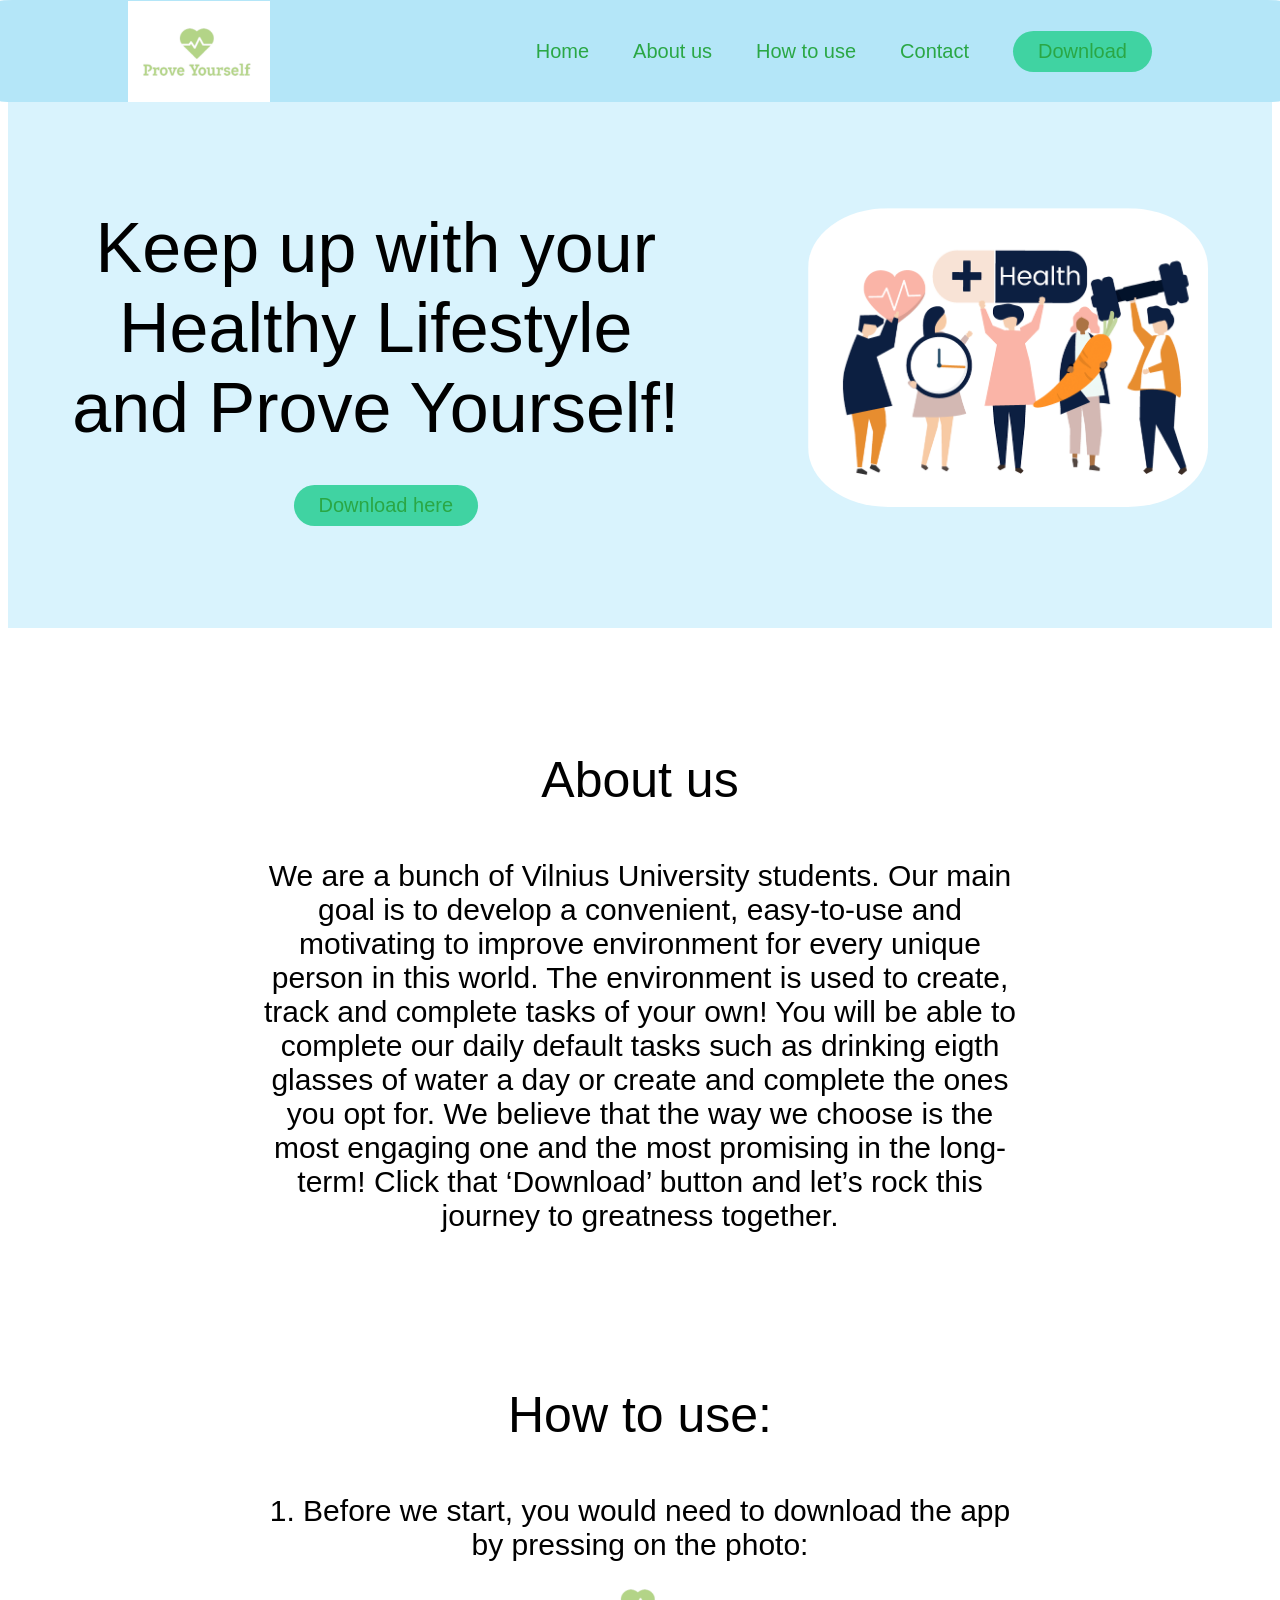
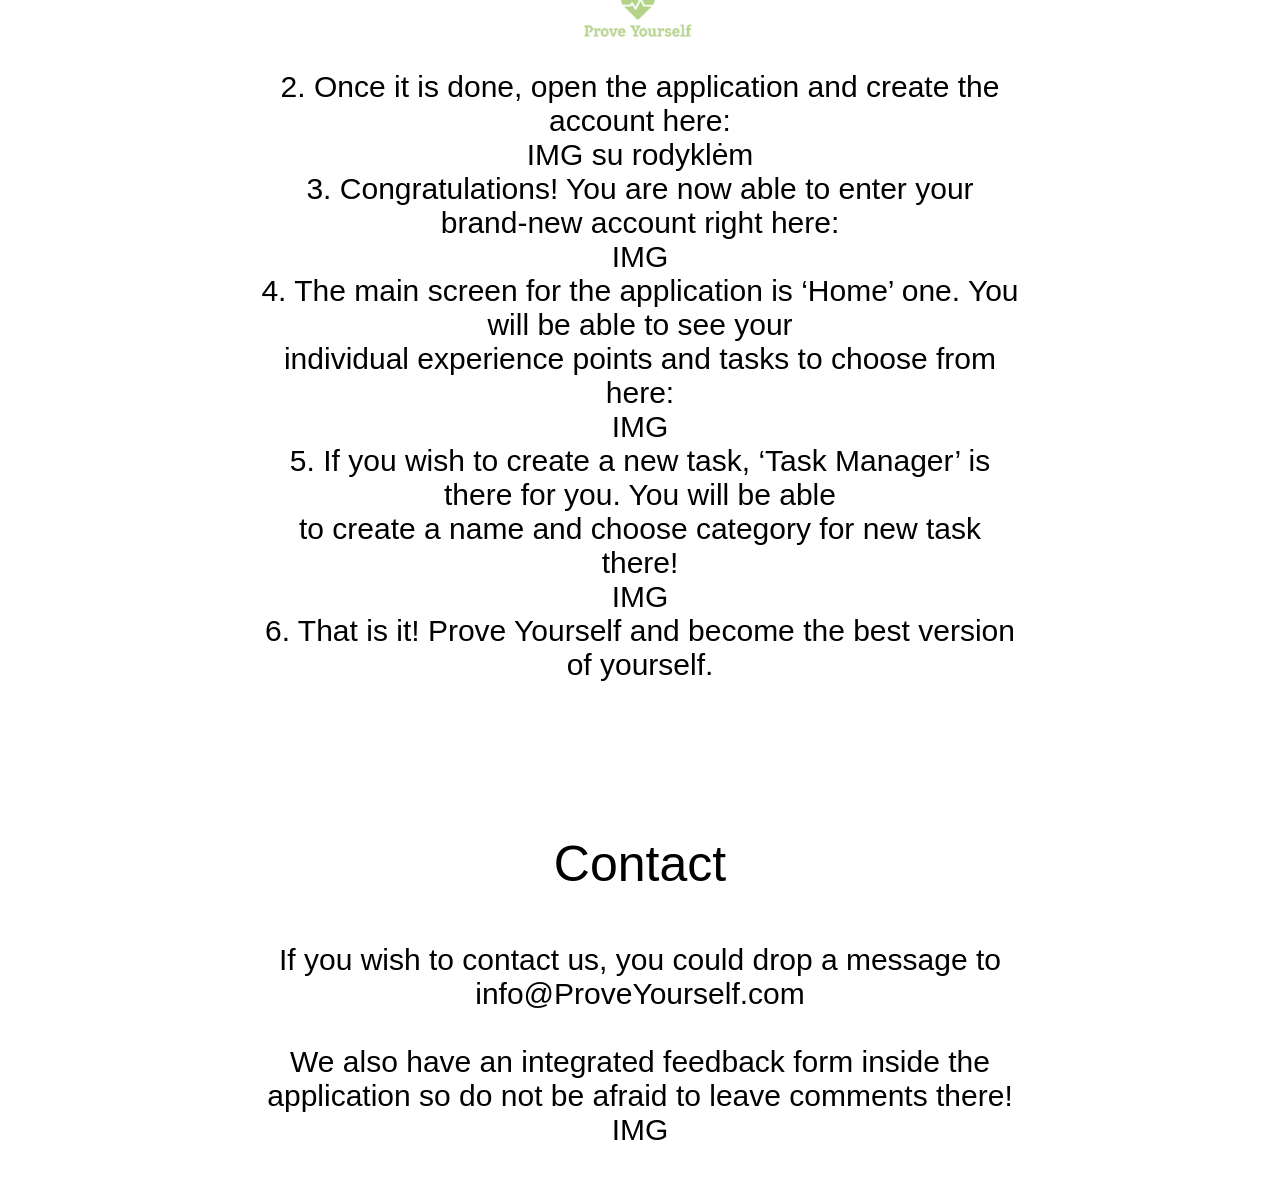
==== index.html @ 73951d82 "kad normaliai rodytu is folderio tsg isemiau" ====
<!DOCTYPE html>
<html lang="en">
<head>
    <meta charset="UTF-8">
    <meta http-equiv="X-UA-Compatible" content="IE=edge">
    <meta name="viewport" content="width=device-width, initial-scale=1.0">
    <title>Prove Yourself</title>
    <link rel="stylesheet" href="styles.css">
</head>
<body>
    <a name="home"></a>
    <div class="grid-container">
        <div class="item1">
            <img src="logo.png" alt="logo" class="logo">
            <ul class="nav__links">
                <li><a href="#home">Home</a></li>
                <li><a href="#about-us">About us</a></li>
                <li><a href="#how-to-use">How to use</a></li>
                <li><a href="#contact">Contact</a></li>
                <a href="https://apps.apple.com/us/app/spotify-new-music-and-podcasts/id324684580?itsct=apps_box_link&itscg=30200" class="cta"><button>Download</button></a>
            </ul>
        </div>
        <div class="item2">
            Keep up with your<br>
            Healthy Lifestyle<br>
            and Prove Yourself!<br>
            <a href="https://apps.apple.com/us/app/spotify-new-music-and-podcasts/id324684580?itsct=apps_box_link&itscg=30200"><button>Download here</button></a> 
        </div>
        <div class="item3">
            <img src="health.png" class="health">
        </div>
    </div>
    <a name="about-us"><br></a>

    <div class="main-info">
        <p class="second-header">About us</p>
        <p class="text">We are a bunch of Vilnius University students. Our main goal is to develop a 
            convenient, easy-to-use and motivating to improve environment for every unique 
            person in this world. The environment is used to create, track and complete tasks of
            your own! You will be able to complete our daily default tasks such as drinking eigth
            glasses of water a day or create and complete the ones you opt for. We believe that
            the way we choose is the most engaging one and the most promising in the long-
            term! Click that ‘Download’ button and let’s rock this journey to greatness together.</p>
    </div>
    <a name="how-to-use"><br></a>
    <div class="main-info">
        <p class="second-header">How to use:</p>
        <p class="text">
            1. Before we start, you would need to download the app by pressing on the photo:<br>
            <a href="https://apps.apple.com/us/app/spotify-new-music-and-podcasts/id324684580?itsct=apps_box_link&itscg=30200">
            <img src="logo.png" alt="logo" class="logo"><br></a>
            2. Once it is done, open the application and create the account here:<br>
            IMG su rodyklėm<br>
            3. Congratulations! You are now able to enter your brand-new account right here:<br>
            IMG<br>
            4. The main screen for the application is ‘Home’ one. You will be able to see your<br> 
            individual experience points and tasks to choose from here:<br>
            IMG<br>
            5. If you wish to create a new task, ‘Task Manager’ is there for you. You will be able<br> 
            to create a name and choose category for new task there!<br>
            IMG<br>
            6. That is it! Prove Yourself and become the best version of yourself.<br>
        </p>
    </div>
    <div class="main-info">
        <a name="contact"><br></a>
        <p class="second-header">Contact</p>
        <p class="text">
            If you wish to contact us, you could drop a message to info@ProveYourself.com<br><br>
            We also have an integrated feedback form inside the application so do not be afraid
            to leave comments there!<br>
            IMG
        </p>
    </div>
    

    </body>
</html>
---- styles.css ----
.item1 { 
    grid-area: header;
    display: flex;
    justify-content: flex-end;
    align-items: center;
    padding: 1px 10%;
    border-radius: 1%; 
    position: fixed;
    top: 0;
    z-index: 1000;
    max-width: 3000px;
    left: 0;
    right: 0;
    margin: 0 auto;
    background-color: #b4e6f8;
    height: 100px;
}
.item2 { 
    grid-area: slogan; 
    text-align: center;
    font-size: 70px ;
    background-color: #D9F3FD;
    padding-top: 200px;
    padding-bottom: 100px;
    font-family: sans-serif;
}
.item3 { 
    grid-area: picture; 
    padding-top: 200px;
    padding-bottom: 100px;
    text-align: center;
    background-color: #D9F3FD;
}
.logo {
    height: 101px;
}
.second-header {
    padding-top: 50px;
    font-size: 50px;
    font-family: sans-serif;
    text-align: center;
}
.main-info {
    text-align: center;
}
.text {
    font-size: 30px;
    padding: 0 20% 0 20%;
    text-align: center;
    font-family:'Franklin Gothic Medium', 'Arial Narrow', Arial, sans-serif;
}
.second-header {
    font-family: 'Franklin Gothic Medium', 'Arial Narrow', Arial, sans-serif;
}


@media screen and (min-width: 1024px) {
    .grid-container {
        display: grid;
        grid-template-areas: 
        'header header header header'
        'slogan slogan picture picture';
    }    
}

.health {
    border-radius: 20%;
    width: 400px;
} 

button {
    padding: 9px 25px;
    background-color: rgb(64, 211, 162);
    border: none;
    border-radius: 50px;
    cursor: pointer;
    transition: all 0.3s ease 0s;
    margin-left: 20px;
}

button:hover {
    background-color: rgba(109, 175, 114, 0.8);
}

.logo {
    cursor: pointer;
    margin-right: auto;
}

li, a, button {
    font-family: sans-serif;
    font-weight: 500;
    font-size: 20px;
    color: #2aa745;
    text-decoration: none;
}

.nav__links {
    list-style: none;
}

.nav__links li {
    display: inline-block;
    padding: 0px 20px;
}

.nav__links li a {
    transition: all 0.3s ease 0s;
}

.nav__links li a:hover {
    color: #0088a9;
}

@media screen and (min-width: 768px) and (max-width: 1023px) {
    .grid-container {
        display: grid;
        grid-template-areas: 
        'header'
        'slogan'
        'picture';
    }
    .item1 {
        padding: 0px 0%;
    }
    .item2 {
        font-size: 55px; 
        padding-top: 50px;
        padding-bottom: 50px;   
    }
    .item3 {
        padding-top: 50px;
        padding-bottom: 50px; 
    }
    .nav__links li {
        display: inline-block;
        padding: 0px 14px;
    }
    button {
        margin-left: 12px;
    }
}

@media screen and (max-width: 767px) {
    .grid-container {
        display: grid;
        grid-template-areas: 
        'header'
        'slogan'
        'picture';
    }
    .item1 {
        padding: 0px 0%;
        
    }
    .item2 {
        font-size: 55px;   
        padding-top: 50px;
        padding-bottom: 50px;    
    }
    .item3 {
        padding-top: 40px;
        padding-bottom: 50px; 
    }
    .nav__links li {
        display: inline-block;
        padding: 0px 5px;
    }
    button {
        margin-left: 3px;
    }
}
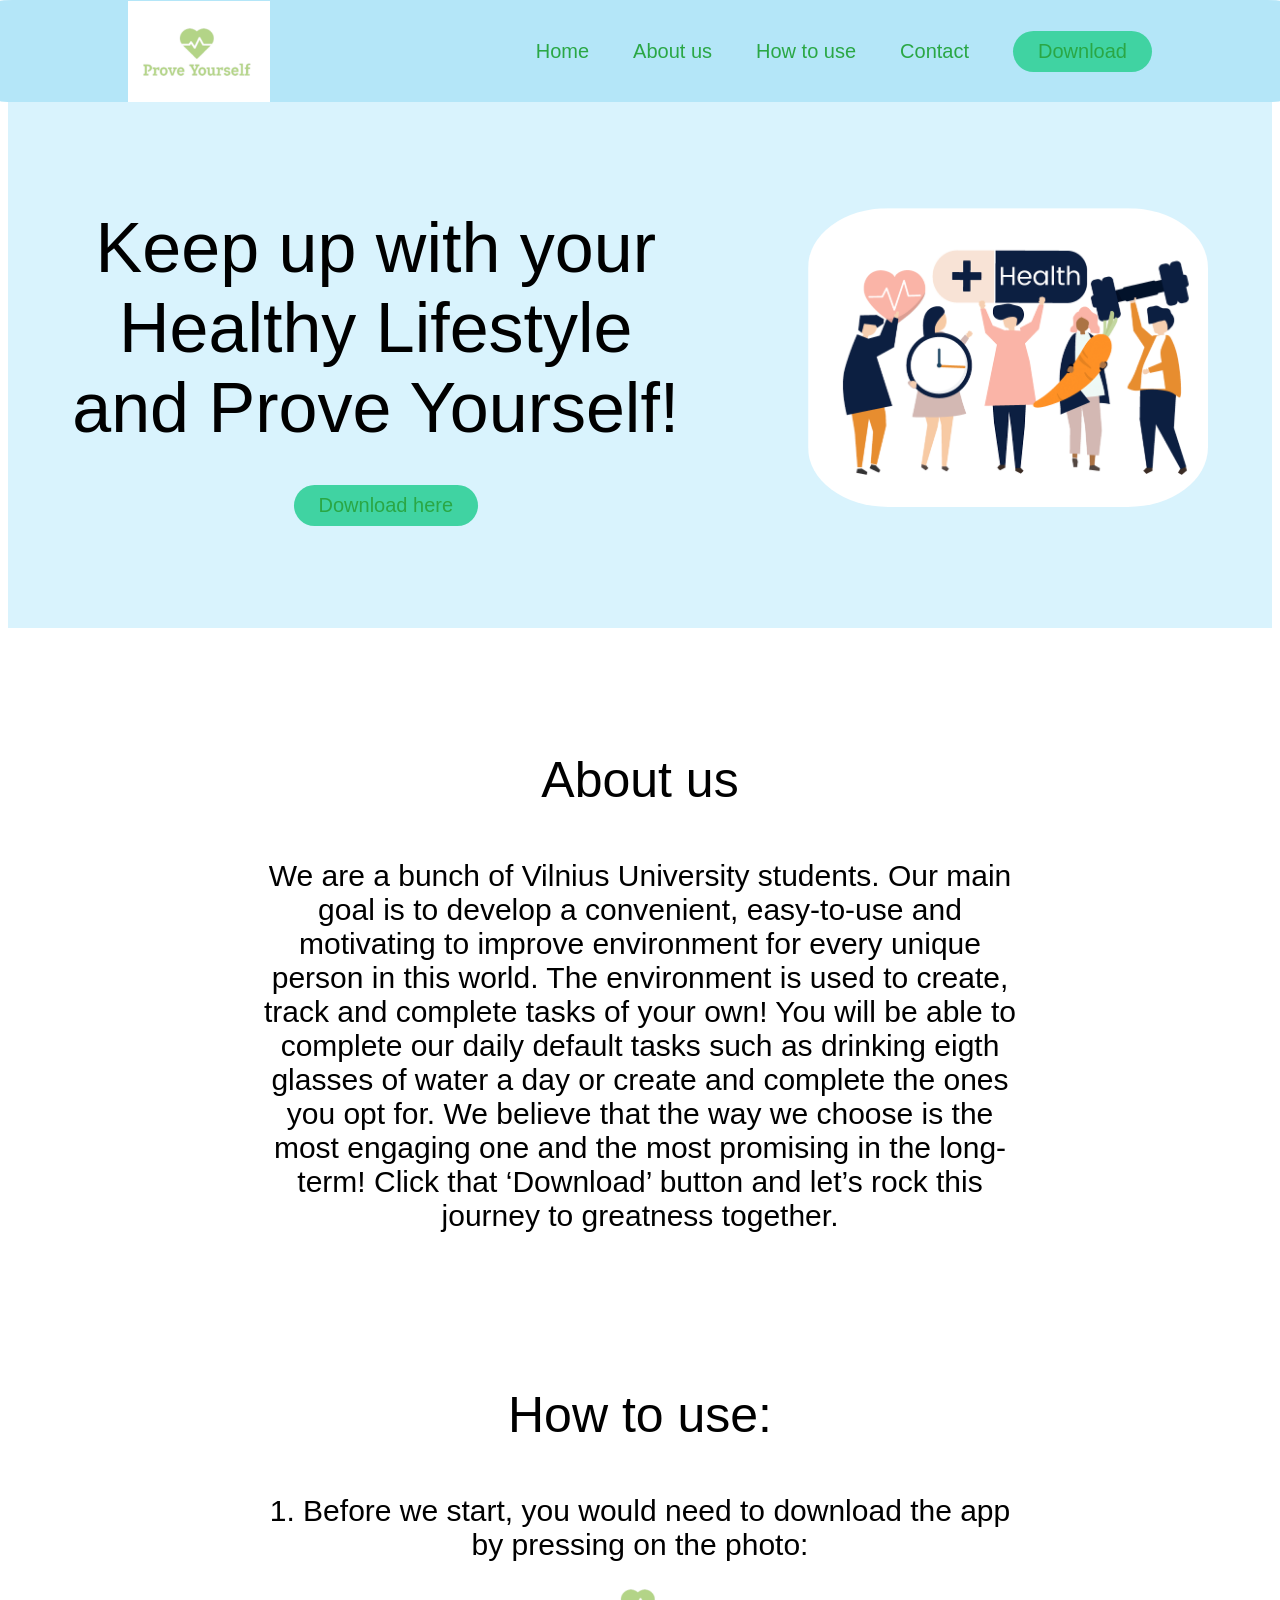
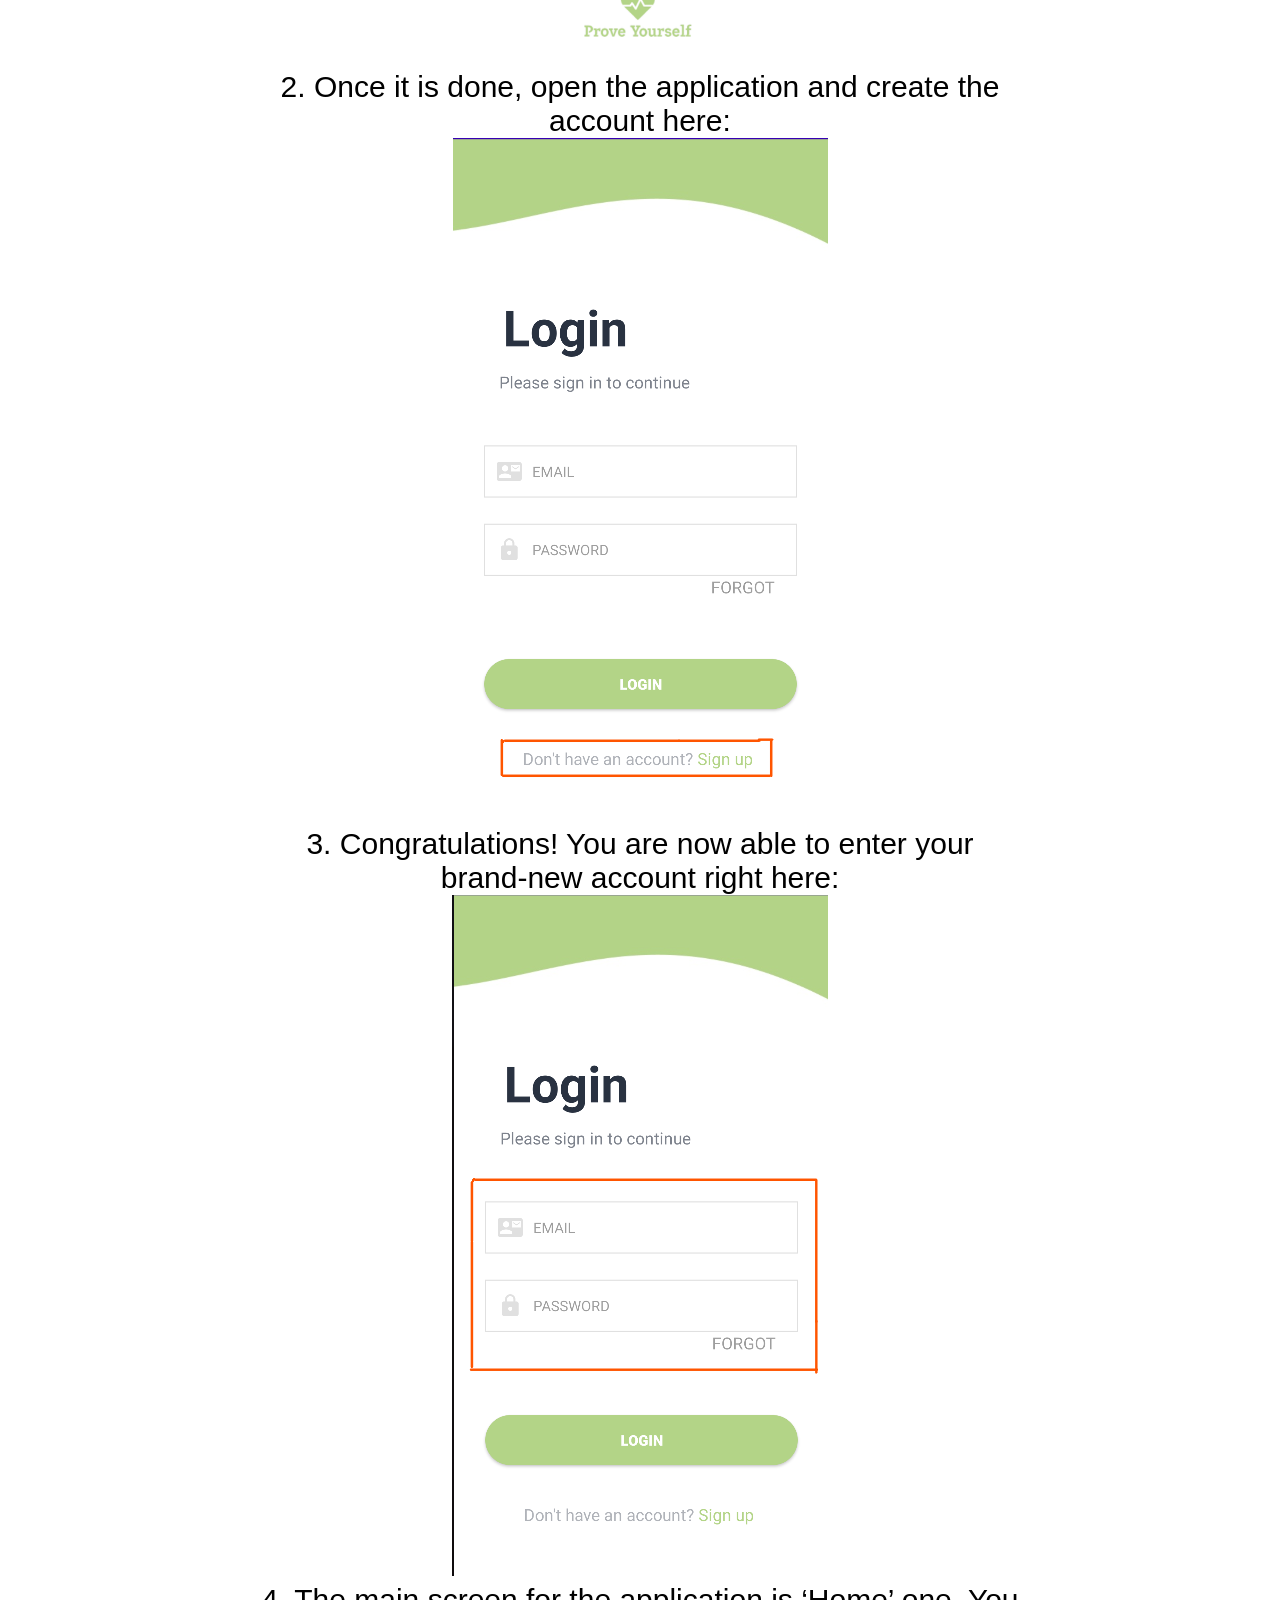
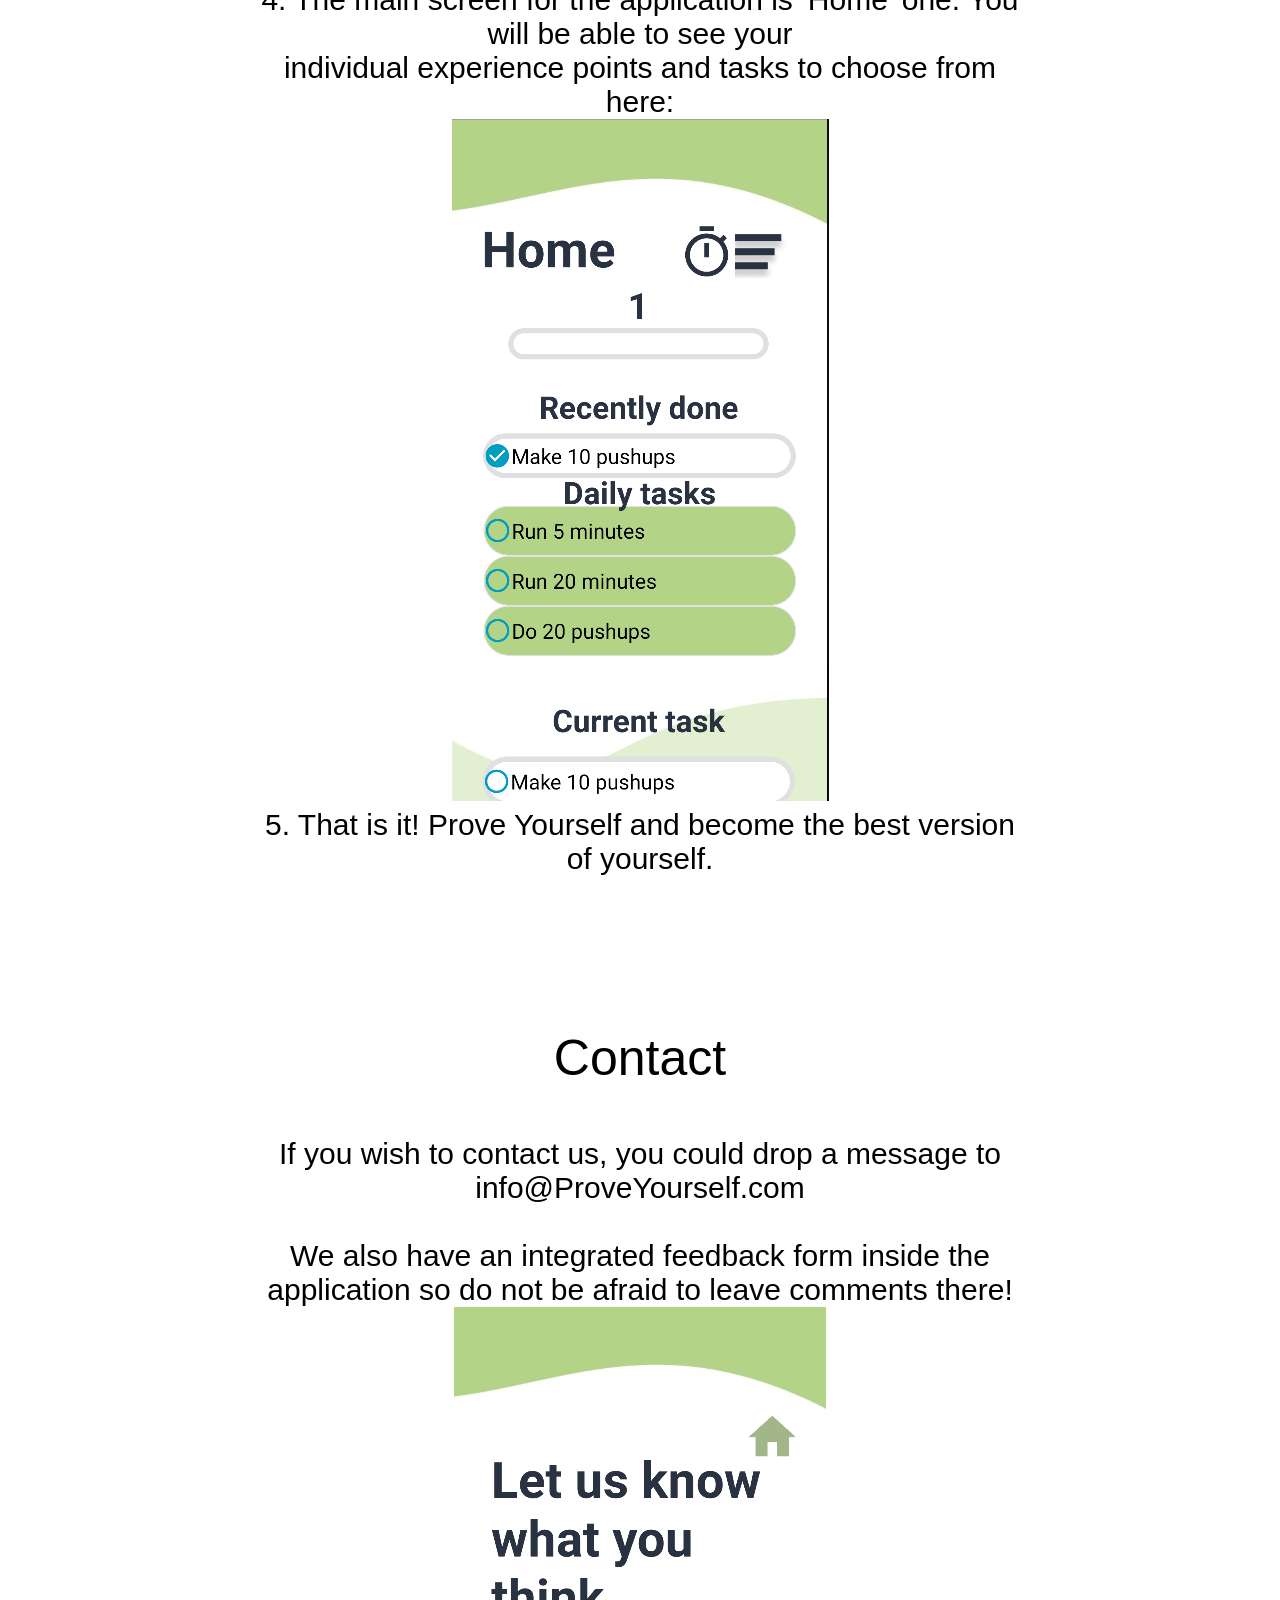
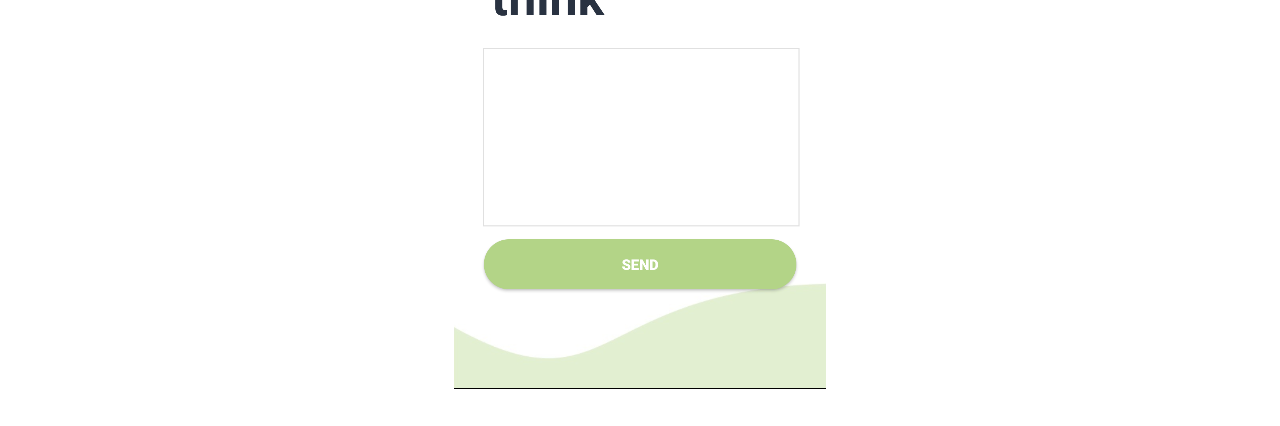
==== commit 828a0f1e: "viskas" ====
--- a/index.html
+++ b/index.html
@@ -12,19 +12,24 @@
     <div class="grid-container">
         <div class="item1">
             <img src="logo.png" alt="logo" class="logo">
+            <a href="#" class="toggle-button">
+                <span class="bar"></span>
+                <span class="bar"></span>
+                <span class="bar"></span>
+            </a>
             <ul class="nav__links">
                 <li><a href="#home">Home</a></li>
                 <li><a href="#about-us">About us</a></li>
                 <li><a href="#how-to-use">How to use</a></li>
                 <li><a href="#contact">Contact</a></li>
-                <a href="https://apps.apple.com/us/app/spotify-new-music-and-podcasts/id324684580?itsct=apps_box_link&itscg=30200" class="cta"><button>Download</button></a>
+                <a href="https://drive.google.com/file/d/1NoSQTGES2uhU8JKhQHvMzQ2rLevD7AWi/view?usp=sharing" class="cta"><button>Download</button></a>
             </ul>
         </div>
         <div class="item2">
             Keep up with your<br>
             Healthy Lifestyle<br>
             and Prove Yourself!<br>
-            <a href="https://apps.apple.com/us/app/spotify-new-music-and-podcasts/id324684580?itsct=apps_box_link&itscg=30200"><button>Download here</button></a> 
+            <a href="https://drive.google.com/file/d/1NoSQTGES2uhU8JKhQHvMzQ2rLevD7AWi/view?usp=sharing"><button>Download here</button></a> 
         </div>
         <div class="item3">
             <img src="health.png" class="health">
@@ -47,19 +52,16 @@
         <p class="second-header">How to use:</p>
         <p class="text">
             1. Before we start, you would need to download the app by pressing on the photo:<br>
-            <a href="https://apps.apple.com/us/app/spotify-new-music-and-podcasts/id324684580?itsct=apps_box_link&itscg=30200">
+            <a href="https://drive.google.com/file/d/1NoSQTGES2uhU8JKhQHvMzQ2rLevD7AWi/view?usp=sharing">
             <img src="logo.png" alt="logo" class="logo"><br></a>
             2. Once it is done, open the application and create the account here:<br>
-            IMG su rodyklėm<br>
+            <img src="register.png" alt="register" class="register"><br>
             3. Congratulations! You are now able to enter your brand-new account right here:<br>
-            IMG<br>
+            <img src="loginas.png" alt="login" class="login"><br>
             4. The main screen for the application is ‘Home’ one. You will be able to see your<br> 
             individual experience points and tasks to choose from here:<br>
-            IMG<br>
-            5. If you wish to create a new task, ‘Task Manager’ is there for you. You will be able<br> 
-            to create a name and choose category for new task there!<br>
-            IMG<br>
-            6. That is it! Prove Yourself and become the best version of yourself.<br>
+            <img src="home.png" alt="home" class="home"><br>
+            5. That is it! Prove Yourself and become the best version of yourself.<br>
         </p>
     </div>
     <div class="main-info">
@@ -69,10 +71,11 @@
             If you wish to contact us, you could drop a message to info@ProveYourself.com<br><br>
             We also have an integrated feedback form inside the application so do not be afraid
             to leave comments there!<br>
-            IMG
+            <img src="feedback.png" alt="feedback" class="feedback">
         </p>
     </div>
     
+    <script src="script.js"></script>
 
     </body>
 </html>
--- a/styles.css
+++ b/styles.css
@@ -1,20 +1,3 @@
-.item1 { 
-    grid-area: header;
-    display: flex;
-    justify-content: flex-end;
-    align-items: center;
-    padding: 1px 10%;
-    border-radius: 1%; 
-    position: fixed;
-    top: 0;
-    z-index: 1000;
-    max-width: 3000px;
-    left: 0;
-    right: 0;
-    margin: 0 auto;
-    background-color: #b4e6f8;
-    height: 100px;
-}
 .item2 { 
     grid-area: slogan; 
     text-align: center;
@@ -61,6 +44,23 @@
         'header header header header'
         'slogan slogan picture picture';
     }    
+    .item1 { 
+        grid-area: header;
+        display: flex;
+        justify-content: flex-end;
+        align-items: center;
+        padding: 1px 10%;
+        border-radius: 1%; 
+        position: fixed;
+        top: 0;
+        z-index: 1000;
+        max-width: 3000px;
+        left: 0;
+        right: 0;
+        margin: 0 auto;
+        background-color: #b4e6f8;
+        height: 100px;
+    }
 }
 
 .health {
@@ -123,6 +123,23 @@
     .item1 {
         padding: 0px 0%;
     }
+    .item1 { 
+        grid-area: header;
+        display: flex;
+        justify-content: flex-end;
+        align-items: center;
+        padding: 1px 10%;
+        border-radius: 1%; 
+        position: fixed;
+        top: 0;
+        z-index: 1000;
+        max-width: 3000px;
+        left: 0;
+        right: 0;
+        margin: 0 auto;
+        background-color: #b4e6f8;
+        height: 100px;
+    }
     .item2 {
         font-size: 55px; 
         padding-top: 50px;
@@ -149,9 +166,18 @@
         'slogan'
         'picture';
     }
-    .item1 {
-        padding: 0px 0%;
-        
+    .item1 {     
+        display: flex;
+        justify-content: space-between;
+        align-items: flex-start;
+        background-color: #333;
+        color: white;
+        flex-direction: column;
+    }
+    .nav__links {
+        margin: 0;
+        padding: 0;
+        display: none;
     }
     .item2 {
         font-size: 55px;   
@@ -163,10 +189,53 @@
         padding-bottom: 50px; 
     }
     .nav__links li {
-        display: inline-block;
-        padding: 0px 5px;
+        list-style: none;
+        text-align: center;
+    }
+    .nav__links li a {
+        text-decoration: none;
+        color: white;
+        padding: 1rem;
+        display: block;
+        padding: .5rem 1rem;
+    }
+    .item1 ul {
+        flex-direction: column;
+        width: 100%;
+    }
+    .toggle-button {
+        position: absolute;
+        top: 1.25rem;
+        right: 1.25rem;
+        flex-direction: column;
+        justify-content: space-between;
+        display: flex;
+        width: 30px;
+        height: 21px;
+    }
+    .toggle-button .bar {
+        height: 3px;
+        width: 100%;
+        background-color: white;
+        border-radius: 10px;
+        color: #0088a9;
+    }
+    .nav__links.active {
+        display: flex;
     }
     button {
         margin-left: 3px;
     }
-}
+    .text {
+        font-size: 15px;
+    }
+    .second-header {
+        font-size: 30px;
+    }
+    .cta {
+        display: none;
+    }
+    .logo {
+        display: none;
+    }
+}
